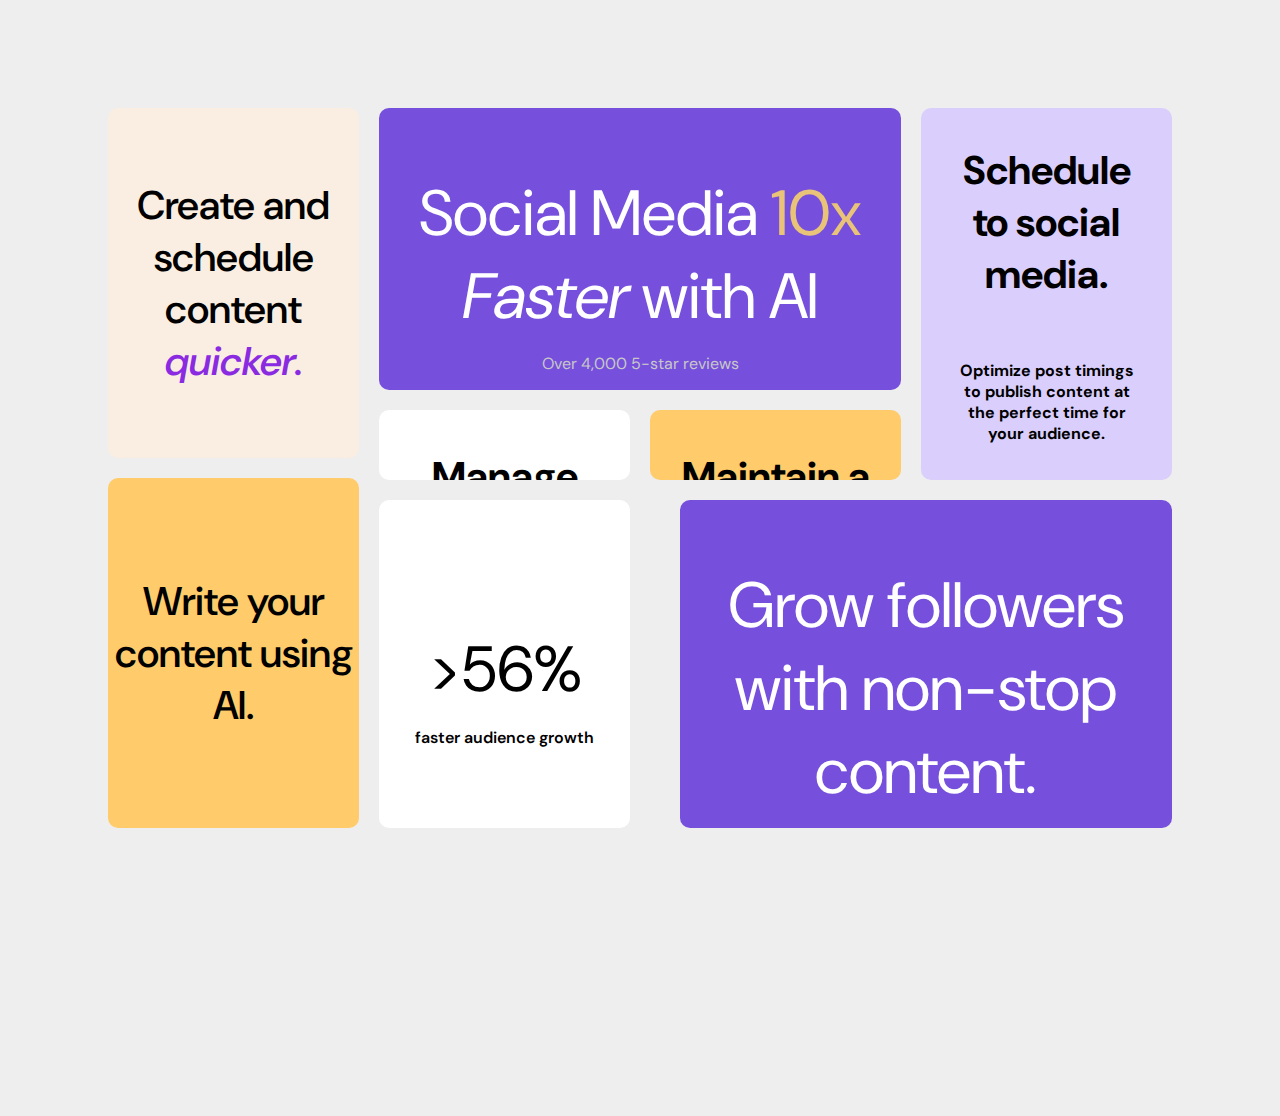
==== demo.html @ afa79175 "add demo file" ====
<!DOCTYPE html>
<html lang="en">
<head>
  <meta charset="UTF-8">
  <meta name="viewport" content="width=device-width, initial-scale=1.0"> <!-- displays site properly based on user's device -->

  <link rel="preconnect" href="https://fonts.googleapis.com">
  <link rel="preconnect" href="https://fonts.gstatic.com" crossorigin>
  <link href="https://fonts.googleapis.com/css2?family=DM+Sans:ital,opsz,wght@0,9..40,100..1000;1,9..40,100..1000&display=swap" rel="stylesheet">
  <link rel="icon" type="image/png" sizes="32x32" href="./assets/images/favicon-32x32.png">
  <link rel="stylesheet" href="style.css">
  <title>Frontend Mentor | Bento grid</title>

  <!-- Feel free to remove these styles or customise in your own stylesheet 👍 -->
  <style>
    .attribution { font-size: 11px; text-align: center; }
    .attribution a { color: hsl(228, 45%, 44%); }
  </style>
</head>
<body>
    <div class="grid-container">
        <div class="purple-div social-media-wth-ai">
        <p class="big-title">Social Media <span class="orange-span">10x</span> <i>Faster</i> with AI</p>
        <!-- <img id="five-stars" src="./assets/images/illustration-five-stars.webp" alt="five stars illustration"> -->
        <p class="light-body">Over 4,000 5-star reviews</p>
        </div>
    
        <div class="white-div multiple-accounts">
            <!-- <img class="platforms" src="./assets/images/illustration-multiple-platforms.webp" alt="social media platform illustration"> -->
        <p class="medium-title">Manage multiple accounts and platforms.</p>
        </div>
    
        <div class="yellow-div posting-schedule">
        <p class="medium-title">Maintain a consistent posting schedule.</p>
        <!-- <img class="calender" src="./assets/images/illustration-consistent-schedule.webp" alt="calender illustration"> -->
        </div>
        
        <div class="light-purple-div social-media">
        <p class="medium-title">Schedule to social media.</p>
        <!-- <img class="best-time" src="./assets/images/illustration-schedule-posts.webp" alt="schedule social media post illustration"> -->
        <p style="font-weight: bold;">Optimize post timings to publish content at the perfect time for your audience.</p>
        </div>
        
        <div class="purple-div grow-followers">
        <div class="row-wise">
            <!-- <img class="grow-followers" src="./assets/images/illustration-grow-followers.webp" alt="grow followers illustration"> -->
            <p class="big-title">Grow followers with non-stop content.</p>
        </div>
        </div>
    
        <div class="white-div audience-growth">
        <p class="big-title">>56%</p>
        <p style="font-weight: 600;">faster audience growth</p>
        </div>

        <div class="grid-inner-container">
            <div class="light-yellow-div schedule-content">
                <p class="medium-title" style="font-weight: 550;">Create and schedule content <span class="purple-span"><i>quicker.</i></span></p>
            </div>
            
            <div class="yellow-div write-content">
                <p class="medium-title" style="font-weight: 550;">Write your content using AI.</p>
            </div>
        </div>
    </div>
</body>
</html>
---- style.css ----
body {
    font-family: "DM Sans", sans-serif;
    background-color: #eee;
    height: 100vh;
    padding: 100px;
}


.grid-container {
    width: 100%;
    height: 80vh;
    display: grid;
    grid-template-columns: repeat(4, 1fr);
    grid-template-rows: repeat(3, 1fr);
    gap: 20px;
}


div {
    align-content: center;
    text-align: center;
    border-radius: 10px;
}

/*=======================================================*/
/* div: Social media 10x faster with AI & 5 star reviews*/

.purple-div {
    background-color: hsl(256, 67%, 59%);
    color: hsl(0, 0%, 100%);
    /* grid-column: span 2; */
}

.big-title {
    font-size: 4rem;
    margin-bottom: 15px;
}

.orange-span {
    color: #e8c378;
    
}

p.light-body {
    color: hsl(0, 0%, 78%);
    margin-top: 0;
}

#five-stars {
    width: 8em;
}
/*=======================================================*/


/*=======================================================*/
/* div: Multiple Accounts and platforms*/

.white-div {
    background-color: hsl(0, 0%, 100%);
    overflow: hidden;
}

.medium-title {
    font-size: 2.5rem;
    font-weight: bold;  
}
/*=======================================================*/


/*=======================================================*/
/* div: Consistent Posting Schedule*/

.yellow-div {
    background-color: hsl(39, 100%, 71%);
    overflow: hidden;
}


/*=======================================================*/


/*=======================================================*/
/* div: Consistent Posting Schedule*/

.light-purple-div {
    background-color: hsl(254, 88%, 90%);
    overflow: hidden;
    /* grid-row: span 2; */
}
/*=======================================================*/


/*=======================================================*/
/* div: Create Post*/

.light-yellow-div {
    background-color: hsl(31, 66%, 93%);
}
/*=======================================================*/



.big-span {
    font-size: 3rem;
}

.purple-span {
    color: blueviolet;
}


.row-wise {
    display: flex;
}


.grow-followers{
    margin-left: 30px;
}

img.best-time {
    height: 60%;
    object-fit: cover;

}

.light-purple-div > p {
    margin: 0px;
    padding: 30px;
}

img.calender {
    object-fit: cover;
    object-position: 5px 10%;
}


img.multiple-platforms {
    object-fit: cover;
    object-position: 10% 10px;
}




/*======================================*/

.social-media-wth-ai {
    grid-area: 1 / 2 / 2 / 4;
}

.multiple-accounts {
    grid-area: 2 / 2 / 3 / 3;
}

.posting-schedule {
    grid-area: 2 / 3 / 3 / 4;
}

.social-media {
    grid-area: 1 / -2 / 3 / -1;
}

.grow-followers {
    grid-area: -2 / -3 / -1 / -1;
}

.audience-growth {
    grid-area: -2 / 2 / -1 / 3;
}

.grid-inner-container {
    display: grid;
    grid-template-rows: 1fr 1fr;
    gap: 20px;
    grid-area: 1 / 1 / 4 / 2;
}
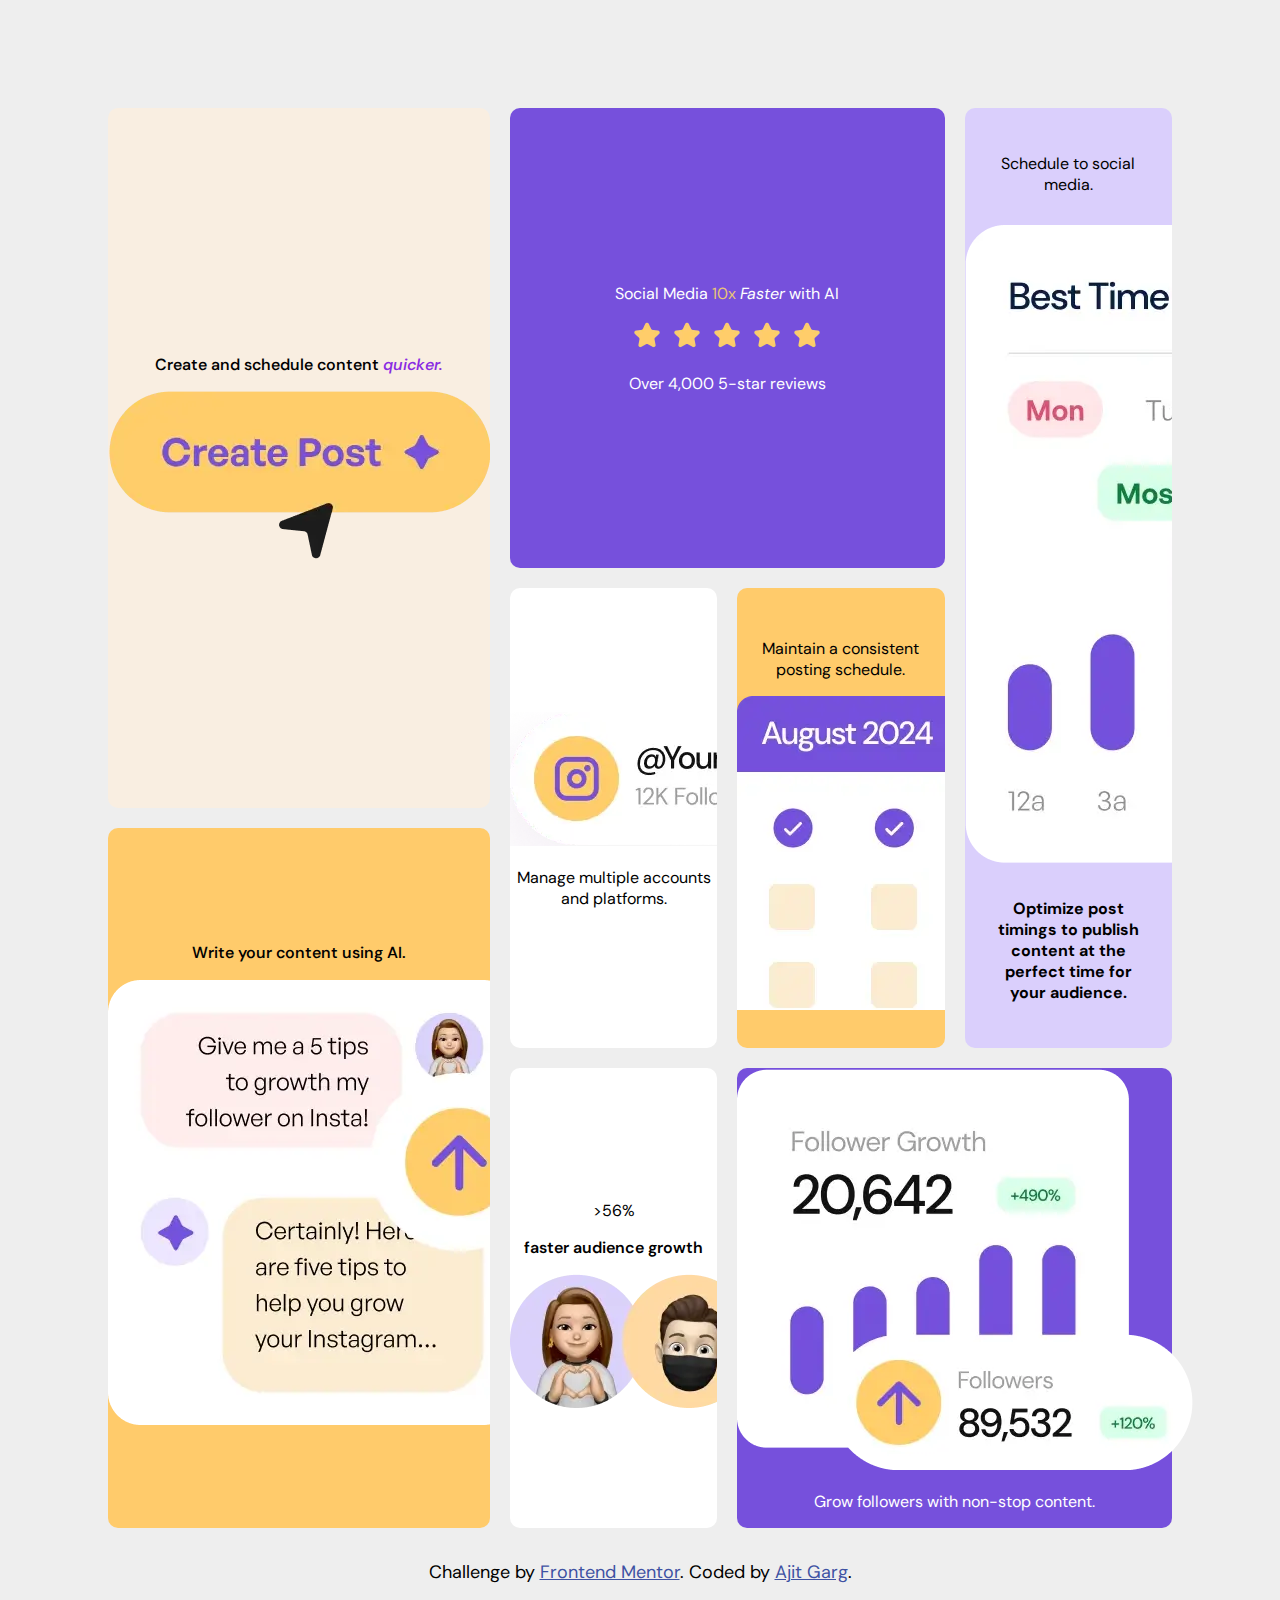
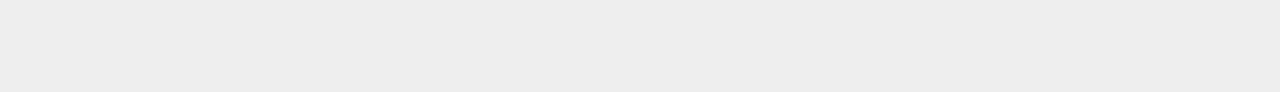
==== commit ffae4c32: "add media query for mobile" ====
--- a/demo.html
+++ b/demo.html
@@ -13,7 +13,7 @@
 
   <!-- Feel free to remove these styles or customise in your own stylesheet 👍 -->
   <style>
-    .attribution { font-size: 11px; text-align: center; }
+    .attribution { font-size: 18px; text-align: center; padding-top: 2rem;}
     .attribution a { color: hsl(228, 45%, 44%); }
   </style>
 </head>
@@ -21,47 +21,54 @@
     <div class="grid-container">
         <div class="purple-div social-media-wth-ai">
         <p class="big-title">Social Media <span class="orange-span">10x</span> <i>Faster</i> with AI</p>
-        <!-- <img id="five-stars" src="./assets/images/illustration-five-stars.webp" alt="five stars illustration"> -->
+        <img id="five-stars" src="./assets/images/illustration-five-stars.webp" alt="five stars illustration">
         <p class="light-body">Over 4,000 5-star reviews</p>
         </div>
     
         <div class="white-div multiple-accounts">
-            <!-- <img class="platforms" src="./assets/images/illustration-multiple-platforms.webp" alt="social media platform illustration"> -->
-        <p class="medium-title">Manage multiple accounts and platforms.</p>
+            <img class="platforms" src="./assets/images/illustration-multiple-platforms.webp" alt="social media platform illustration">
+            <p class="medium-title">Manage multiple accounts and platforms.</p>
         </div>
     
         <div class="yellow-div posting-schedule">
-        <p class="medium-title">Maintain a consistent posting schedule.</p>
-        <!-- <img class="calender" src="./assets/images/illustration-consistent-schedule.webp" alt="calender illustration"> -->
+            <p class="medium-title">Maintain a consistent posting schedule.</p>
+            <img class="calender" src="./assets/images/illustration-consistent-schedule.webp" alt="calender illustration">
         </div>
         
         <div class="light-purple-div social-media">
-        <p class="medium-title">Schedule to social media.</p>
-        <!-- <img class="best-time" src="./assets/images/illustration-schedule-posts.webp" alt="schedule social media post illustration"> -->
-        <p style="font-weight: bold;">Optimize post timings to publish content at the perfect time for your audience.</p>
+            <p class="medium-title">Schedule to social media.</p>
+            <img class="best-time" src="./assets/images/illustration-schedule-posts.webp" alt="schedule social media post illustration">
+            <p style="font-weight: bold;">Optimize post timings to publish content at the perfect time for your audience.</p>
         </div>
         
         <div class="purple-div grow-followers">
-        <div class="row-wise">
-            <!-- <img class="grow-followers" src="./assets/images/illustration-grow-followers.webp" alt="grow followers illustration"> -->
-            <p class="big-title">Grow followers with non-stop content.</p>
-        </div>
+            <div class="row-wise">
+                <img class="grow-followers" src="./assets/images/illustration-grow-followers.webp" alt="grow followers illustration">
+                <p class="big-title">Grow followers with non-stop content.</p>
+            </div>
         </div>
     
         <div class="white-div audience-growth">
-        <p class="big-title">>56%</p>
-        <p style="font-weight: 600;">faster audience growth</p>
+            <p class="big-title">>56%</p>
+            <p style="font-weight: 600;">faster audience growth</p>
+            <img src="./assets/images/illustration-audience-growth.webp" alt="audience growth illustration">
         </div>
 
         <div class="grid-inner-container">
             <div class="light-yellow-div schedule-content">
                 <p class="medium-title" style="font-weight: 550;">Create and schedule content <span class="purple-span"><i>quicker.</i></span></p>
+                <img src="./assets/images/illustration-create-post.webp" alt="create post button illustration">
             </div>
             
             <div class="yellow-div write-content">
                 <p class="medium-title" style="font-weight: 550;">Write your content using AI.</p>
+                <img src="./assets/images/illustration-ai-content.webp" alt="AI content illustration">
             </div>
         </div>
     </div>
+    <div class="attribution">
+        Challenge by <a href="https://www.frontendmentor.io?ref=challenge">Frontend Mentor</a>. 
+        Coded by <a href="#">Ajit Garg</a>. 
+    </div>
 </body>
 </html>--- a/style.css
+++ b/style.css
@@ -1,20 +1,75 @@
 body {
     font-family: "DM Sans", sans-serif;
     background-color: #eee;
-    height: 100vh;
+    height: 100%;
     padding: 100px;
 }
 
+@media (max-width: 767px) {
+    body {
+        padding: 0px;
+    }
+    div {
+        margin-top: 20px;
+        margin-bottom: 10px;
+    }
 
-.grid-container {
-    width: 100%;
-    height: 80vh;
-    display: grid;
-    grid-template-columns: repeat(4, 1fr);
-    grid-template-rows: repeat(3, 1fr);
-    gap: 20px;
 }
 
+/*======================================*/
+
+
+
+/*======================================*/
+
+@media (min-width: 768px) {
+    .grid-container {
+        width: 100%;
+        height: 100%;
+        display: grid;
+        grid-template-columns: repeat(4, 1fr);
+        grid-template-rows: repeat(3, 1fr);
+        gap: 20px;
+        margin: auto;
+    }
+
+    .social-media-wth-ai {
+        grid-area: 1 / 2 / 2 / 4;
+    }
+
+    .multiple-accounts {
+        grid-area: 2 / 2 / 3 / 3;
+    }
+
+    .posting-schedule {
+        grid-area: 2 / 3 / 3 / 4;
+    }
+
+    .social-media {
+        grid-area: 1 / 4 / 3 / -1;
+    }
+
+    .grow-followers {
+        grid-area: 3 / 3 / -1 / -1;
+    }
+
+    .audience-growth {
+        grid-area: 3 / 2 / -1 / 3;
+    }
+
+    .grid-inner-container {
+        display: grid;
+        grid-template-rows: 1fr 1fr;
+        gap: 20px;
+        grid-area: 1 / 1 / 4 / 2;
+    }
+}
+
+/*======================================*/
+
+
+
+/*======================================*/
 
 div {
     align-content: center;
@@ -22,83 +77,70 @@
     border-radius: 10px;
 }
 
-/*=======================================================*/
-/* div: Social media 10x faster with AI & 5 star reviews*/
-
 .purple-div {
     background-color: hsl(256, 67%, 59%);
     color: hsl(0, 0%, 100%);
-    /* grid-column: span 2; */
 }
-
-.big-title {
-    font-size: 4rem;
-    margin-bottom: 15px;
-}
-
-.orange-span {
-    color: #e8c378;
-    
-}
-
-p.light-body {
-    color: hsl(0, 0%, 78%);
-    margin-top: 0;
-}
-
-#five-stars {
-    width: 8em;
-}
-/*=======================================================*/
-
-
-/*=======================================================*/
-/* div: Multiple Accounts and platforms*/
 
 .white-div {
     background-color: hsl(0, 0%, 100%);
     overflow: hidden;
 }
 
-.medium-title {
-    font-size: 2.5rem;
-    font-weight: bold;  
-}
-/*=======================================================*/
-
-
-/*=======================================================*/
-/* div: Consistent Posting Schedule*/
-
 .yellow-div {
     background-color: hsl(39, 100%, 71%);
     overflow: hidden;
 }
 
-
-/*=======================================================*/
-
-
-/*=======================================================*/
-/* div: Consistent Posting Schedule*/
-
 .light-purple-div {
     background-color: hsl(254, 88%, 90%);
     overflow: hidden;
-    /* grid-row: span 2; */
 }
-/*=======================================================*/
-
-
-/*=======================================================*/
-/* div: Create Post*/
 
 .light-yellow-div {
     background-color: hsl(31, 66%, 93%);
 }
-/*=======================================================*/
+
+.row-wise-div {
+    display: flex;
+    padding: 40px;
+}
+
+/*======================================*/
 
 
+
+/*======================================*/
+
+.big-para {
+    font-size: 4rem;
+    margin-bottom: 15px;
+}
+
+.medium-para {
+    font-size: 2.5rem;
+    font-weight: bold;  
+}
+
+.small-para {
+    color: hsl(0, 0%, 78%);
+    margin-top: 0;
+}
+
+.light-purple-div > p {
+    margin: 0px;
+    padding: 30px;
+}
+
+/*======================================*/
+
+
+
+/*======================================*/
+
+.orange-span {
+    color: #e8c378;   
+}
 
 .big-span {
     font-size: 3rem;
@@ -108,70 +150,47 @@
     color: blueviolet;
 }
 
+/*======================================*/
 
-.row-wise {
-    display: flex;
+
+
+/*======================================*/
+
+#five-stars {
+    width: 12em;
 }
 
-
-.grow-followers{
-    margin-left: 30px;
+#best-time {
+    height: 60%;
+    object-fit: cover;
 }
 
-img.best-time {
-    height: 60%;
-    object-fit: cover;
-
-}
-
-.light-purple-div > p {
-    margin: 0px;
-    padding: 30px;
-}
-
-img.calender {
+#calender {
     object-fit: cover;
     object-position: 5px 10%;
 }
 
-
-img.multiple-platforms {
+#multiple-platforms {
     object-fit: cover;
     object-position: 10% 10px;
 }
 
 
+/*======================================*/
+
 
 
 /*======================================*/
 
-.social-media-wth-ai {
-    grid-area: 1 / 2 / 2 / 4;
-}
 
-.multiple-accounts {
-    grid-area: 2 / 2 / 3 / 3;
-}
 
-.posting-schedule {
-    grid-area: 2 / 3 / 3 / 4;
-}
 
-.social-media {
-    grid-area: 1 / -2 / 3 / -1;
-}
 
-.grow-followers {
-    grid-area: -2 / -3 / -1 / -1;
-}
 
-.audience-growth {
-    grid-area: -2 / 2 / -1 / 3;
-}
 
-.grid-inner-container {
-    display: grid;
-    grid-template-rows: 1fr 1fr;
-    gap: 20px;
-    grid-area: 1 / 1 / 4 / 2;
-}
+
+
+
+
+
+
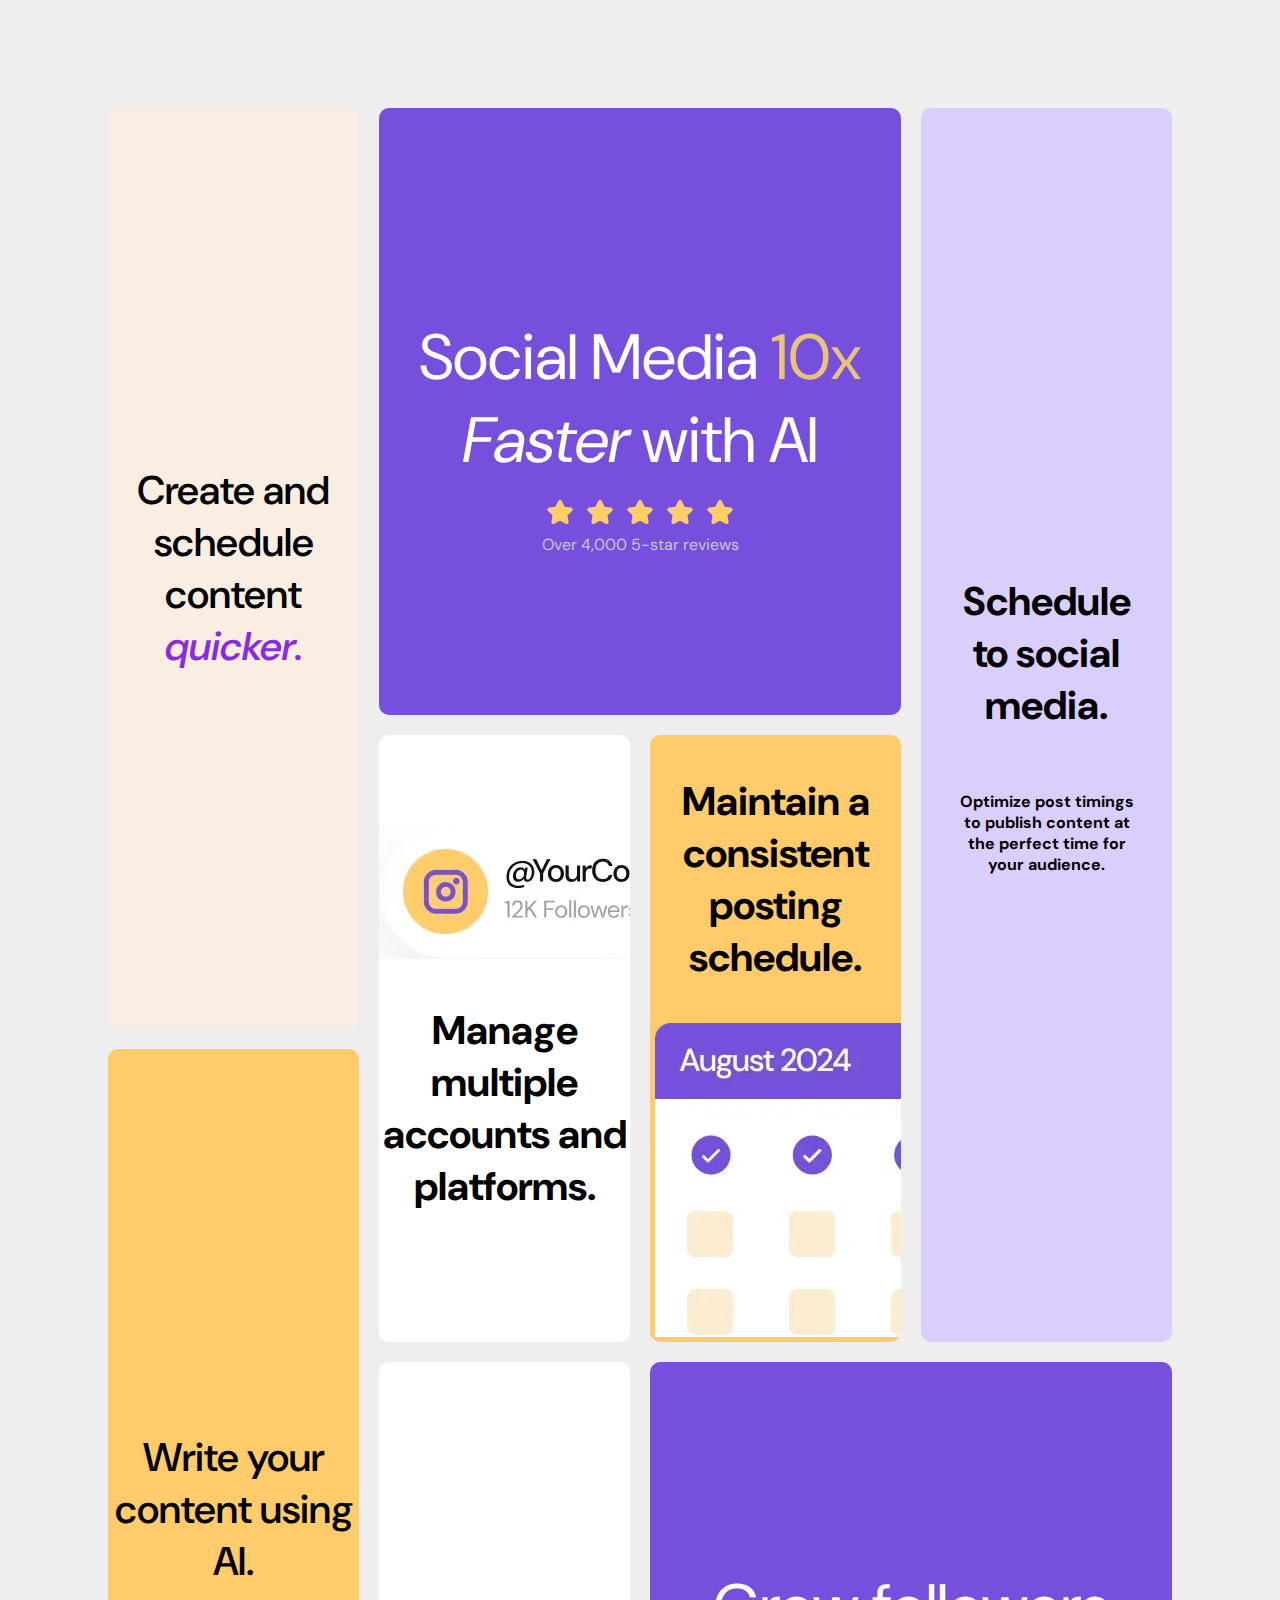
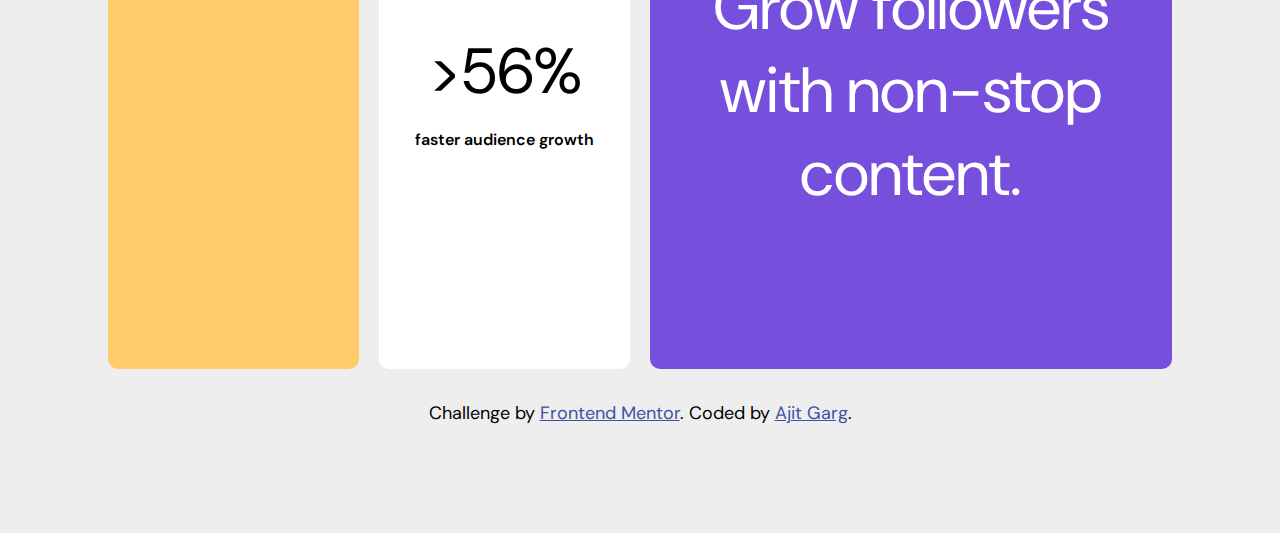
==== commit 46188382: "attempt to resolve image size issue" ====
--- a/demo.html
+++ b/demo.html
@@ -2,67 +2,65 @@
 <html lang="en">
 <head>
   <meta charset="UTF-8">
-  <meta name="viewport" content="width=device-width, initial-scale=1.0"> <!-- displays site properly based on user's device -->
-
+  <meta name="viewport" content="width=device-width, initial-scale=1.0"> 
   <link rel="preconnect" href="https://fonts.googleapis.com">
   <link rel="preconnect" href="https://fonts.gstatic.com" crossorigin>
   <link href="https://fonts.googleapis.com/css2?family=DM+Sans:ital,opsz,wght@0,9..40,100..1000;1,9..40,100..1000&display=swap" rel="stylesheet">
   <link rel="icon" type="image/png" sizes="32x32" href="./assets/images/favicon-32x32.png">
   <link rel="stylesheet" href="style.css">
   <title>Frontend Mentor | Bento grid</title>
-
-  <!-- Feel free to remove these styles or customise in your own stylesheet 👍 -->
   <style>
     .attribution { font-size: 18px; text-align: center; padding-top: 2rem;}
     .attribution a { color: hsl(228, 45%, 44%); }
+    @media (max-width: 767px) {.attribution {padding-top: 0px;} }
   </style>
 </head>
 <body>
     <div class="grid-container">
         <div class="purple-div social-media-wth-ai">
-        <p class="big-title">Social Media <span class="orange-span">10x</span> <i>Faster</i> with AI</p>
-        <img id="five-stars" src="./assets/images/illustration-five-stars.webp" alt="five stars illustration">
-        <p class="light-body">Over 4,000 5-star reviews</p>
+          <p class="big-para">Social Media <span class="orange-span">10x</span> <br> <i>Faster</i> with AI</p>
+          <img id="five-stars" src="./assets/images/illustration-five-stars.webp" alt="five stars illustration">
+          <p class="small-para">Over 4,000 5-star reviews</p>
         </div>
     
         <div class="white-div multiple-accounts">
             <img class="platforms" src="./assets/images/illustration-multiple-platforms.webp" alt="social media platform illustration">
-            <p class="medium-title">Manage multiple accounts and platforms.</p>
+            <p class="medium-para">Manage multiple accounts and platforms.</p>
         </div>
     
         <div class="yellow-div posting-schedule">
-            <p class="medium-title">Maintain a consistent posting schedule.</p>
-            <img class="calender" src="./assets/images/illustration-consistent-schedule.webp" alt="calender illustration">
+            <p class="medium-para">Maintain a consistent posting schedule.</p>
+            <img id="calender" src="./assets/images/illustration-consistent-schedule.webp" alt="calender illustration">
         </div>
         
         <div class="light-purple-div social-media">
-            <p class="medium-title">Schedule to social media.</p>
-            <img class="best-time" src="./assets/images/illustration-schedule-posts.webp" alt="schedule social media post illustration">
+            <p class="medium-para">Schedule to social media.</p>
+            <!-- <img id="best-time" src="./assets/images/illustration-schedule-posts.webp" alt="schedule social media post illustration"> -->
             <p style="font-weight: bold;">Optimize post timings to publish content at the perfect time for your audience.</p>
         </div>
         
         <div class="purple-div grow-followers">
-            <div class="row-wise">
-                <img class="grow-followers" src="./assets/images/illustration-grow-followers.webp" alt="grow followers illustration">
-                <p class="big-title">Grow followers with non-stop content.</p>
+            <div class="row-wise-div">
+                <!-- <img id="grow-followers" src="./assets/images/illustration-grow-followers.webp" alt="grow followers illustration"> -->
+                <p class="big-para">Grow followers with non-stop content.</p>
             </div>
         </div>
     
         <div class="white-div audience-growth">
-            <p class="big-title">>56%</p>
+            <p class="big-para">>56%</p>
             <p style="font-weight: 600;">faster audience growth</p>
-            <img src="./assets/images/illustration-audience-growth.webp" alt="audience growth illustration">
+            <!-- <img src="./assets/images/illustration-audience-growth.webp" alt="audience growth illustration"> -->
         </div>
 
         <div class="grid-inner-container">
             <div class="light-yellow-div schedule-content">
-                <p class="medium-title" style="font-weight: 550;">Create and schedule content <span class="purple-span"><i>quicker.</i></span></p>
-                <img src="./assets/images/illustration-create-post.webp" alt="create post button illustration">
+                <p class="medium-para" style="font-weight: 550;">Create and schedule content <span class="purple-span"><i>quicker.</i></span></p>
+                <!-- <img src="./assets/images/illustration-create-post.webp" alt="create post button illustration"> -->
             </div>
             
             <div class="yellow-div write-content">
-                <p class="medium-title" style="font-weight: 550;">Write your content using AI.</p>
-                <img src="./assets/images/illustration-ai-content.webp" alt="AI content illustration">
+                <p class="medium-para" style="font-weight: 550;">Write your content using AI.</p>
+                <!-- <img src="./assets/images/illustration-ai-content.webp" alt="AI content illustration"> -->
             </div>
         </div>
     </div>
@@ -71,4 +69,4 @@
         Coded by <a href="#">Ajit Garg</a>. 
     </div>
 </body>
-</html>+</html>
--- a/style.css
+++ b/style.css
@@ -12,6 +12,8 @@
     div {
         margin-top: 20px;
         margin-bottom: 10px;
+        padding-left: 5px;
+        padding-right: 5px;
     }
 
 }
